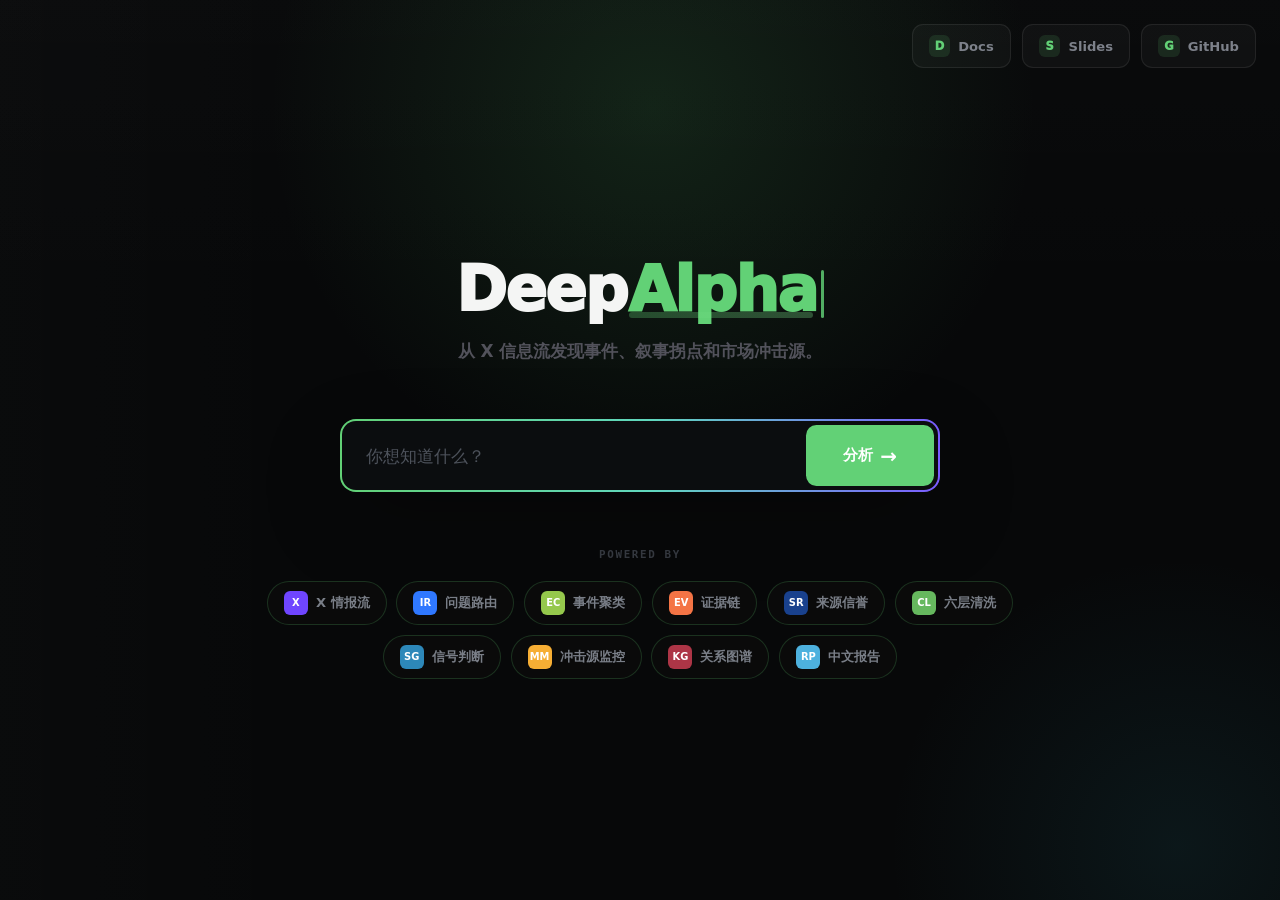
==== web/index.html @ c816b641 "Prepare DeepAlpha v0.1 web release" ====
<!doctype html>
<html lang="zh-CN">
  <head>
    <meta charset="utf-8" />
    <meta name="viewport" content="width=device-width, initial-scale=1" />
    <title>DeepAlpha Oracle</title>
    <link rel="stylesheet" href="./styles.css" />
  </head>
  <body>
    <div class="app-shell">
      <section class="home-screen" id="homeScreen">
        <nav class="home-nav" aria-label="DeepAlpha 功能入口">
          <a class="nav-pill" href="../docs/PROJECT_STRUCTURE.md">
            <span class="nav-icon">D</span>
            <span>Docs</span>
          </a>
          <a class="nav-pill" href="./slides.html">
            <span class="nav-icon">S</span>
            <span>Slides</span>
          </a>
          <a class="nav-pill" href="https://github.com/">
            <span class="nav-icon">G</span>
            <span>GitHub</span>
          </a>
        </nav>

        <main class="home-hero">
          <div class="hero-center">
            <h1 class="brand-title">
              <span>Deep</span>
              <span class="brand-accent">Alpha</span>
              <span class="brand-caret" aria-hidden="true"></span>
            </h1>
            <p class="home-subtitle">从 X 信息流发现事件、叙事拐点和市场冲击源。</p>

            <form class="home-search" id="homeForm">
              <label class="sr-only" for="homeQuery">输入市场问题</label>
              <input id="homeQuery" name="query" placeholder="你想知道什么？" autocomplete="off" />
              <button type="submit">
                <span>分析</span>
                <span class="button-arrow">→</span>
              </button>
            </form>

            <section class="powered" aria-label="DeepAlpha 能力模块">
              <div class="powered-label">POWERED BY</div>
              <div class="power-chip-grid">
                <span class="power-chip"><i style="--chip-color: #6f45ff">X</i>X 情报流</span>
                <span class="power-chip"><i style="--chip-color: #2f78ff">IR</i>问题路由</span>
                <span class="power-chip"><i style="--chip-color: #95c84c">EC</i>事件聚类</span>
                <span class="power-chip"><i style="--chip-color: #f47445">EV</i>证据链</span>
                <span class="power-chip"><i style="--chip-color: #19418d">SR</i>来源信誉</span>
                <span class="power-chip"><i style="--chip-color: #66b85e">CL</i>六层清洗</span>
                <span class="power-chip"><i style="--chip-color: #2d88b9">SG</i>信号判断</span>
                <span class="power-chip"><i style="--chip-color: #f6ae34">MM</i>冲击源监控</span>
                <span class="power-chip"><i style="--chip-color: #ad3546">KG</i>关系图谱</span>
                <span class="power-chip"><i style="--chip-color: #4db1de">RP</i>中文报告</span>
              </div>
            </section>
          </div>
        </main>
      </section>

      <section class="analysis-screen hidden" id="analysisScreen">
        <header class="topbar">
          <button class="ghost-button" id="newQuestion" type="button" aria-label="新问题">
            <span class="arrow">←</span>
            <span>新问题</span>
          </button>
          <form class="query-form" id="queryForm">
            <label class="sr-only" for="queryInput">输入市场问题</label>
            <input id="queryInput" name="query" value="石油价格会涨吗" autocomplete="off" />
            <button class="run-button" type="submit">生成</button>
          </form>
          <div class="status-pill">
            <span class="pulse"></span>
            <span id="modeText">生成界面</span>
          </div>
        </header>

        <main class="workspace">
          <aside class="timeline-panel" aria-label="执行进度">
            <div class="timeline-line"></div>

            <section class="step completed">
              <div class="step-dot">✓</div>
              <div class="step-content">
                <h2>理解问题 &amp; 规划信号</h2>
                <p>完成</p>
                <div class="planning-card">
                  <span class="meta">核心变量</span>
                  <strong id="coreVariable">原油价格未来走势（WTI/Brent）</strong>
                  <span class="meta">时间窗口</span>
                  <strong id="timeWindow">用户未指定，默认覆盖短期(3-6个月)和中期(1-2年)</strong>
                  <span class="meta">数据源</span>
                  <strong id="sourceLine">X/Twitter, event cluster, evidence chain, sentiment signals</strong>
                </div>
              </div>
            </section>

            <section class="step completed">
              <div class="step-dot">✓</div>
              <div class="step-content">
                <h2>拉取实时情报</h2>
                <p><span id="sourceCount">19</span>个 · <span id="failedCount">0</span>x</p>
                <div class="chip-grid" id="chipGrid"></div>
                <div class="summary-meter">
                  <span><i class="ok"></i><b id="successCount">19</b> success</span>
                  <span><i class="bad"></i><b id="failureCount">0</b> failed</span>
                </div>
              </div>
            </section>

            <section class="step active">
              <div class="step-dot">3</div>
              <div class="step-content">
                <h2>生成分析报告</h2>
                <p>生成中...</p>
                <div class="progress-bar" aria-hidden="true">
                  <span></span>
                </div>
              </div>
            </section>
          </aside>

          <section class="report-panel" aria-label="分析报告">
            <div class="report-glow"></div>
            <article class="report">
              <div class="report-kicker">DeepAlpha · X 情报事件级分析</div>
              <h1 id="reportTitle">石油价格会涨吗：多信号交叉验证分析</h1>

              <section class="report-section">
                <div class="section-title">
                  <span></span>
                  <h2>数据摘要</h2>
                </div>
                <p class="lead" id="leadText">
                  系统将用户问题拆解为资产、情景、事件簇与证据链。单条推文不直接产生结论，只有多源事件和冲击源提醒会进入最终判断。
                </p>
              </section>

              <section class="report-section">
                <h3>第一层：直接市场信号</h3>
                <div class="table-wrap">
                  <table>
                    <thead>
                      <tr>
                        <th>信号</th>
                        <th>数据</th>
                        <th>市场在说什么</th>
                      </tr>
                    </thead>
                    <tbody id="signalRows"></tbody>
                  </table>
                </div>
              </section>

              <section class="report-section">
                <h3>第二层：X 事件簇与证据链</h3>
                <div class="event-grid" id="eventGrid"></div>
              </section>

              <section class="report-section">
                <h3>第三层：方向判断</h3>
                <div class="verdict-card">
                  <div>
                    <span class="meta">事件级方向</span>
                    <strong id="directionText">偏利多，但需要二次确认</strong>
                  </div>
                  <div>
                    <span class="meta">证据质量</span>
                    <strong id="evidenceText">strong_multi_source / medium confidence</strong>
                  </div>
                  <div>
                    <span class="meta">风险提示</span>
                    <strong id="riskText">冲击源信息可能造成短线波动，方向需等待更多独立来源确认</strong>
                  </div>
                </div>
              </section>
            </article>
          </section>
        </main>
      </section>
    </div>

    <script src="./app.js"></script>
  </body>
</html>
---- web/styles.css ----
:root {
  color-scheme: dark;
  --bg: #070809;
  --panel: #0b0d0f;
  --panel-soft: #101215;
  --line: #202329;
  --line-soft: #171a1f;
  --text: #f4f5f4;
  --muted: #7b8088;
  --soft: #c8ccd1;
  --green: #62d176;
  --green-deep: #1f7134;
  --green-soft: rgba(98, 209, 118, 0.16);
  --red: #f15c58;
  --table: #1c1d22;
}

* {
  box-sizing: border-box;
}

html,
body {
  min-height: 100%;
}

body {
  margin: 0;
  background:
    radial-gradient(circle at 51% 14%, rgba(38, 92, 57, 0.16), transparent 24rem),
    linear-gradient(90deg, rgba(255, 255, 255, 0.015), transparent 18rem),
    var(--bg);
  color: var(--text);
  font-family:
    Inter, ui-sans-serif, system-ui, -apple-system, BlinkMacSystemFont, "Segoe UI",
    "PingFang SC", "Hiragino Sans GB", "Microsoft YaHei", sans-serif;
  letter-spacing: 0;
}

button,
input {
  font: inherit;
}

.sr-only {
  position: absolute;
  width: 1px;
  height: 1px;
  padding: 0;
  overflow: hidden;
  clip: rect(0, 0, 0, 0);
  white-space: nowrap;
  border: 0;
}

.app-shell {
  min-height: 100vh;
}

.hidden {
  display: none !important;
}

.home-screen {
  position: relative;
  min-height: 100vh;
  overflow: hidden;
  background:
    radial-gradient(circle at 51% 12%, rgba(72, 170, 91, 0.16), transparent 24rem),
    radial-gradient(circle at 92% 94%, rgba(43, 132, 147, 0.12), transparent 18rem),
    linear-gradient(90deg, rgba(255, 255, 255, 0.012), transparent 19rem),
    var(--bg);
}

.home-screen::before {
  content: "";
  position: absolute;
  inset: 0;
  background: linear-gradient(180deg, rgba(255, 255, 255, 0.012), transparent 35%);
  pointer-events: none;
}

.home-nav {
  position: absolute;
  top: 1.5rem;
  right: 1.5rem;
  z-index: 2;
  display: flex;
  gap: 0.7rem;
}

.nav-pill {
  display: inline-flex;
  align-items: center;
  gap: 0.5rem;
  height: 2.75rem;
  padding: 0 1rem;
  border: 1px solid rgba(255, 255, 255, 0.08);
  border-radius: 0.7rem;
  background: rgba(255, 255, 255, 0.03);
  color: #7d818a;
  text-decoration: none;
  font-size: 0.82rem;
  font-weight: 700;
}

.nav-pill:hover {
  border-color: rgba(98, 209, 118, 0.35);
  color: var(--soft);
}

.nav-icon {
  display: grid;
  place-items: center;
  width: 1.35rem;
  height: 1.35rem;
  border-radius: 0.38rem;
  background: rgba(98, 209, 118, 0.13);
  color: var(--green);
  font-size: 0.72rem;
  font-weight: 950;
}

.home-hero {
  position: relative;
  z-index: 1;
  display: grid;
  min-height: 100vh;
  place-items: center;
  padding: 5rem 1.5rem 2.5rem;
  text-align: center;
}

.hero-center {
  width: min(50rem, 100%);
}

.brand-title {
  display: flex;
  align-items: flex-end;
  justify-content: center;
  gap: 0.08rem;
  margin: 0;
  color: var(--text);
  font-size: clamp(3rem, 4.8vw, 4rem);
  font-weight: 950;
  line-height: 0.96;
  letter-spacing: -0.03em;
}

.brand-accent {
  position: relative;
  color: var(--green);
}

.brand-accent::after {
  content: "";
  position: absolute;
  right: 0.22rem;
  bottom: 0.16rem;
  left: 0.08rem;
  height: 0.32rem;
  border-radius: 0.25rem;
  background: linear-gradient(90deg, var(--green), #80e68f);
  opacity: 0.3;
}

.brand-caret {
  width: 0.18rem;
  height: 0.78em;
  margin-bottom: 0.03em;
  margin-left: 0.22rem;
  border-radius: 0.2rem;
  background: var(--green);
  opacity: 0.82;
}

.home-subtitle {
  margin: 1.25rem 0 0;
  color: #52525b;
  font-size: 1.06rem;
  font-weight: 650;
}

.home-search {
  display: grid;
  grid-template-columns: minmax(0, 1fr) 8rem;
  gap: 0.5rem;
  width: min(37.5rem, 100%);
  min-height: 4.55rem;
  margin: 3.5rem auto 0;
  padding: 0.25rem;
  border: 2px solid transparent;
  border-radius: 1rem;
  background:
    linear-gradient(#0b0d0f, #0b0d0f) padding-box,
    linear-gradient(90deg, var(--green), #60d7be 52%, #7a5cff) border-box;
  box-shadow: 0 1.8rem 5rem rgba(0, 0, 0, 0.24);
}

.home-search input {
  width: 100%;
  min-width: 0;
  border: 0;
  outline: none;
  background: transparent;
  color: var(--text);
  padding: 0 1.25rem;
  font-size: 1.06rem;
  font-weight: 500;
}

.home-search input::placeholder {
  color: #4d525b;
}

.home-search input:focus {
  caret-color: var(--green);
}

.home-search button {
  display: inline-flex;
  align-items: center;
  justify-content: center;
  gap: 0.45rem;
  border: 0;
  border-radius: 0.65rem;
  background: var(--green);
  color: white;
  cursor: pointer;
  font-size: 0.94rem;
  font-weight: 800;
}

.home-search button:hover {
  background: #69dc7c;
}

.button-arrow {
  font-size: 1.25rem;
  line-height: 1;
}

.powered {
  margin-top: 3.5rem;
}

.powered-label {
  margin-bottom: 1.25rem;
  color: #34383f;
  font-family: ui-monospace, SFMono-Regular, Menlo, Consolas, monospace;
  font-size: 0.68rem;
  font-weight: 900;
  letter-spacing: 0.15em;
}

.power-chip-grid {
  display: flex;
  flex-wrap: wrap;
  justify-content: center;
  gap: 0.62rem;
  width: min(50rem, 100%);
  margin: 0 auto;
}

.power-chip {
  display: inline-flex;
  align-items: center;
  gap: 0.5rem;
  min-height: 2.75rem;
  padding: 0 1rem;
  border: 1px solid rgba(98, 209, 118, 0.2);
  border-radius: 999px;
  background: #0a0a0a;
  color: #797e87;
  font-size: 0.82rem;
  font-weight: 600;
}

.power-chip i {
  display: grid;
  place-items: center;
  width: 1.5rem;
  height: 1.5rem;
  border-radius: 0.38rem;
  background: var(--chip-color, var(--green));
  color: white;
  font-style: normal;
  font-size: 0.62rem;
  font-weight: 800;
}

.topbar {
  position: sticky;
  top: 0;
  z-index: 10;
  display: grid;
  grid-template-columns: 7.5rem minmax(16rem, 1fr) auto;
  align-items: center;
  gap: 0.8rem;
  height: 4.25rem;
  padding: 0 2rem;
  border-bottom: 1px solid var(--line);
  background: rgba(7, 8, 9, 0.88);
  backdrop-filter: blur(18px);
}

.ghost-button,
.run-button {
  border: 1px solid var(--line);
  background: #0d0e10;
  color: var(--muted);
  border-radius: 999px;
  height: 2.15rem;
  padding: 0 0.85rem;
  cursor: pointer;
}

.ghost-button {
  display: inline-flex;
  align-items: center;
  gap: 0.36rem;
  font-size: 0.82rem;
  font-weight: 700;
}

.ghost-button:hover,
.run-button:hover {
  border-color: rgba(98, 209, 118, 0.45);
  color: var(--text);
}

.arrow {
  font-size: 1rem;
}

.query-form {
  display: flex;
  align-items: center;
  gap: 0.6rem;
  max-width: 42rem;
}

.query-form input {
  width: min(35rem, 100%);
  border: 0;
  outline: none;
  background: transparent;
  color: var(--text);
  font-size: 1.25rem;
  font-weight: 800;
}

.query-form input::selection {
  background: rgba(98, 209, 118, 0.35);
}

.run-button {
  background: var(--green-soft);
  color: #9df0a9;
  border-color: rgba(98, 209, 118, 0.45);
  font-size: 0.82rem;
  font-weight: 800;
}

.status-pill {
  display: inline-flex;
  align-items: center;
  gap: 0.42rem;
  min-width: 6.2rem;
  justify-content: center;
  height: 1.9rem;
  padding: 0 0.72rem;
  border: 1px solid var(--line);
  border-radius: 999px;
  color: var(--muted);
  background: rgba(255, 255, 255, 0.02);
  font-size: 0.82rem;
}

.pulse {
  width: 0.46rem;
  height: 0.46rem;
  border-radius: 999px;
  background: var(--green);
  box-shadow: 0 0 0 0 rgba(98, 209, 118, 0.45);
  animation: pulse 1.8s infinite;
}

.workspace {
  display: grid;
  grid-template-columns: minmax(20rem, 40vw) minmax(30rem, 1fr);
  min-height: calc(100vh - 4.25rem);
}

.timeline-panel {
  position: relative;
  padding: 1.5rem 2rem 2rem 1.5rem;
  border-right: 1px solid var(--line);
  background:
    linear-gradient(90deg, rgba(255, 255, 255, 0.018), transparent),
    rgba(4, 5, 6, 0.55);
}

.timeline-line {
  position: absolute;
  top: 1.55rem;
  bottom: 2rem;
  left: 2.95rem;
  width: 2px;
  background: linear-gradient(var(--green), rgba(98, 209, 118, 0.1));
  border-radius: 999px;
}

.step {
  position: relative;
  display: grid;
  grid-template-columns: 2rem minmax(0, 1fr);
  gap: 1rem;
  padding: 1rem 0;
}

.step-dot {
  position: relative;
  z-index: 1;
  display: grid;
  place-items: center;
  width: 1.5rem;
  height: 1.5rem;
  margin-top: 0.25rem;
  border-radius: 999px;
  background: var(--green);
  color: white;
  font-size: 0.7rem;
  font-weight: 900;
}

.step.active .step-dot {
  box-shadow: 0 0 2rem rgba(98, 209, 118, 0.72);
}

.step h2 {
  margin: 0;
  font-size: 0.94rem;
  font-weight: 700;
  line-height: 1.28;
}

.step p {
  margin: 0.25rem 0 0.75rem;
  color: var(--muted);
  font-size: 0.78rem;
  font-weight: 700;
}

.planning-card {
  display: grid;
  gap: 0.3rem;
  padding: 0.88rem 1rem;
  border: 1px solid var(--line);
  border-radius: 0.75rem;
  background: #111;
}

.meta {
  display: block;
  color: #60656e;
  font-size: 0.68rem;
  font-weight: 700;
  text-transform: uppercase;
}

.planning-card strong {
  margin-bottom: 0.32rem;
  color: var(--soft);
  font-size: 0.82rem;
  line-height: 1.5;
}

.chip-grid {
  display: flex;
  flex-wrap: wrap;
  gap: 0.38rem;
}

.chip {
  display: inline-flex;
  align-items: center;
  gap: 0.34rem;
  min-height: 1.55rem;
  padding: 0 0.55rem;
  border: 1px solid rgba(98, 209, 118, 0.38);
  border-radius: 999px;
  background: rgba(98, 209, 118, 0.08);
  color: #83df91;
  font-size: 0.72rem;
  font-weight: 650;
  white-space: nowrap;
}

.chip::before {
  content: "✓";
  display: grid;
  place-items: center;
  width: 0.82rem;
  height: 0.82rem;
  border-radius: 0.22rem;
  background: rgba(98, 209, 118, 0.35);
  color: #c9ffd1;
  font-size: 0.58rem;
}

.summary-meter {
  display: flex;
  gap: 0.85rem;
  align-items: center;
  margin-top: 0.75rem;
  padding: 0.55rem 0.75rem;
  border: 1px solid var(--line);
  border-radius: 999px;
  color: var(--muted);
  font-family: ui-monospace, SFMono-Regular, Menlo, Consolas, monospace;
  font-size: 0.74rem;
}

.summary-meter span {
  display: inline-flex;
  align-items: center;
  gap: 0.38rem;
}

.summary-meter i {
  display: inline-block;
  width: 0.58rem;
  height: 0.58rem;
  border-radius: 999px;
}

.summary-meter .ok {
  background: var(--green);
}

.summary-meter .bad {
  background: var(--red);
}

.progress-bar {
  overflow: hidden;
  width: min(18rem, 100%);
  height: 0.32rem;
  border-radius: 999px;
  background: #14171a;
}

.progress-bar span {
  display: block;
  width: 48%;
  height: 100%;
  border-radius: inherit;
  background: linear-gradient(90deg, var(--green), #b2f6b9);
  animation: loading 1.5s ease-in-out infinite alternate;
}

.report-panel {
  position: relative;
  overflow: hidden;
  padding: 1.5rem 2rem 3rem;
}

.report-glow {
  position: absolute;
  inset: 0 auto 0 0;
  width: 36rem;
  background: radial-gradient(circle at 30% 0%, rgba(98, 209, 118, 0.12), transparent 26rem);
  pointer-events: none;
}

.report {
  position: relative;
  width: min(56rem, 100%);
  margin: 0 auto;
}

.report-kicker {
  color: var(--green);
  font-weight: 900;
  letter-spacing: 0;
  margin-bottom: 0.45rem;
  font-size: 0.76rem;
}

.report h1 {
  margin: 0 0 1.6rem;
  font-size: 1.5rem;
  line-height: 1.3;
}

.report-section {
  margin-bottom: 1.75rem;
}

.section-title {
  display: inline-flex;
  align-items: center;
  gap: 0.65rem;
  margin-bottom: 1rem;
}

.section-title span {
  width: 0.2rem;
  height: 1.8rem;
  background: var(--green);
}

.section-title h2,
.report h3 {
  margin: 0;
  font-size: 1rem;
}

.lead {
  max-width: 62rem;
  margin: 0;
  color: var(--soft);
  font-size: 0.9rem;
  line-height: 1.72;
}

.table-wrap {
  overflow: hidden;
  border-radius: 0.45rem;
  border: 1px solid var(--line-soft);
}

table {
  width: 100%;
  border-collapse: collapse;
  background: rgba(255, 255, 255, 0.015);
}

th {
  height: 2.65rem;
  background: var(--table);
  color: #9ca2ab;
  text-align: left;
  font-size: 0.78rem;
}

td,
th {
  padding: 0.62rem 0.85rem;
  vertical-align: top;
}

td {
  color: var(--soft);
  border-top: 1px solid var(--line);
  font-size: 0.82rem;
  line-height: 1.55;
}

td:first-child {
  width: 7rem;
  color: #d5d8dc;
  font-weight: 900;
}

td:nth-child(2) {
  width: 19rem;
  font-weight: 750;
}

.event-grid {
  display: grid;
  grid-template-columns: repeat(3, minmax(0, 1fr));
  gap: 0.68rem;
}

.event-card {
  min-height: 8.4rem;
  padding: 0.75rem;
  border: 1px solid var(--line);
  border-radius: 0.5rem;
  background: rgba(17, 20, 22, 0.68);
}

.event-card strong {
  display: block;
  margin-bottom: 0.45rem;
  font-size: 0.86rem;
}

.event-card p {
  margin: 0 0 0.75rem;
  color: var(--soft);
  font-size: 0.8rem;
  line-height: 1.55;
}

.tag-row {
  display: flex;
  flex-wrap: wrap;
  gap: 0.32rem;
}

.mini-tag {
  padding: 0.14rem 0.45rem;
  border-radius: 999px;
  color: #9fe8a8;
  background: rgba(98, 209, 118, 0.12);
  font-size: 0.66rem;
  font-weight: 800;
}

.verdict-card {
  display: grid;
  grid-template-columns: repeat(3, minmax(0, 1fr));
  gap: 0.75rem;
}

.verdict-card > div {
  min-height: 6rem;
  padding: 0.75rem;
  border: 1px solid rgba(98, 209, 118, 0.28);
  border-radius: 0.55rem;
  background: linear-gradient(180deg, rgba(98, 209, 118, 0.1), rgba(255, 255, 255, 0.018));
}

.verdict-card strong {
  display: block;
  margin-top: 0.48rem;
  color: var(--text);
  font-size: 0.82rem;
  line-height: 1.48;
}

@keyframes pulse {
  70% {
    box-shadow: 0 0 0 0.75rem rgba(98, 209, 118, 0);
  }
  100% {
    box-shadow: 0 0 0 0 rgba(98, 209, 118, 0);
  }
}

@keyframes loading {
  from {
    transform: translateX(-10%);
  }
  to {
    transform: translateX(116%);
  }
}

@media (max-width: 1100px) {
  .home-nav {
    position: relative;
    top: auto;
    right: auto;
    justify-content: center;
    flex-wrap: wrap;
    padding: 1.1rem 1rem 0;
  }

  .home-hero {
    min-height: calc(100vh - 5rem);
    padding-top: 2.6rem;
  }

  .brand-title {
    flex-wrap: wrap;
  }

  .topbar {
    grid-template-columns: 1fr;
    height: auto;
    padding: 1rem;
  }

  .workspace {
    grid-template-columns: 1fr;
  }

  .timeline-panel {
    border-right: 0;
    border-bottom: 1px solid var(--line);
  }

  .event-grid,
  .verdict-card {
    grid-template-columns: 1fr;
  }
}

@media (max-width: 640px) {
  .home-nav {
    gap: 0.55rem;
  }

  .nav-pill {
    height: 2.75rem;
    padding: 0 0.75rem;
    font-size: 0.82rem;
  }

  .home-hero {
    padding: 2.3rem 1rem 2rem;
  }

  .brand-title {
    display: block;
    font-size: clamp(2.4rem, 11vw, 3.2rem);
  }

  .brand-title span {
    display: inline-block;
  }

  .brand-caret {
    display: none !important;
  }

  .home-search {
    grid-template-columns: 1fr;
    min-height: 0;
    margin-top: 2rem;
  }

  .home-search input {
    min-height: 3.25rem;
    padding: 0 1rem;
    font-size: 0.94rem;
  }

  .home-search button {
    min-height: 3rem;
  }

  .powered {
    margin-top: 2.25rem;
  }

  .power-chip {
    min-height: 2.25rem;
    padding: 0 0.65rem;
    font-size: 0.75rem;
  }

  .query-form {
    align-items: stretch;
    flex-direction: column;
  }

  .query-form input {
    font-size: 1rem;
  }

  .timeline-panel,
  .report-panel {
    padding-left: 1.1rem;
    padding-right: 1.1rem;
  }

  .timeline-line {
    left: 2rem;
  }

  .step {
    grid-template-columns: 2rem minmax(0, 1fr);
  }

  .summary-meter {
    border-radius: 0.75rem;
    flex-direction: column;
    align-items: flex-start;
  }
}
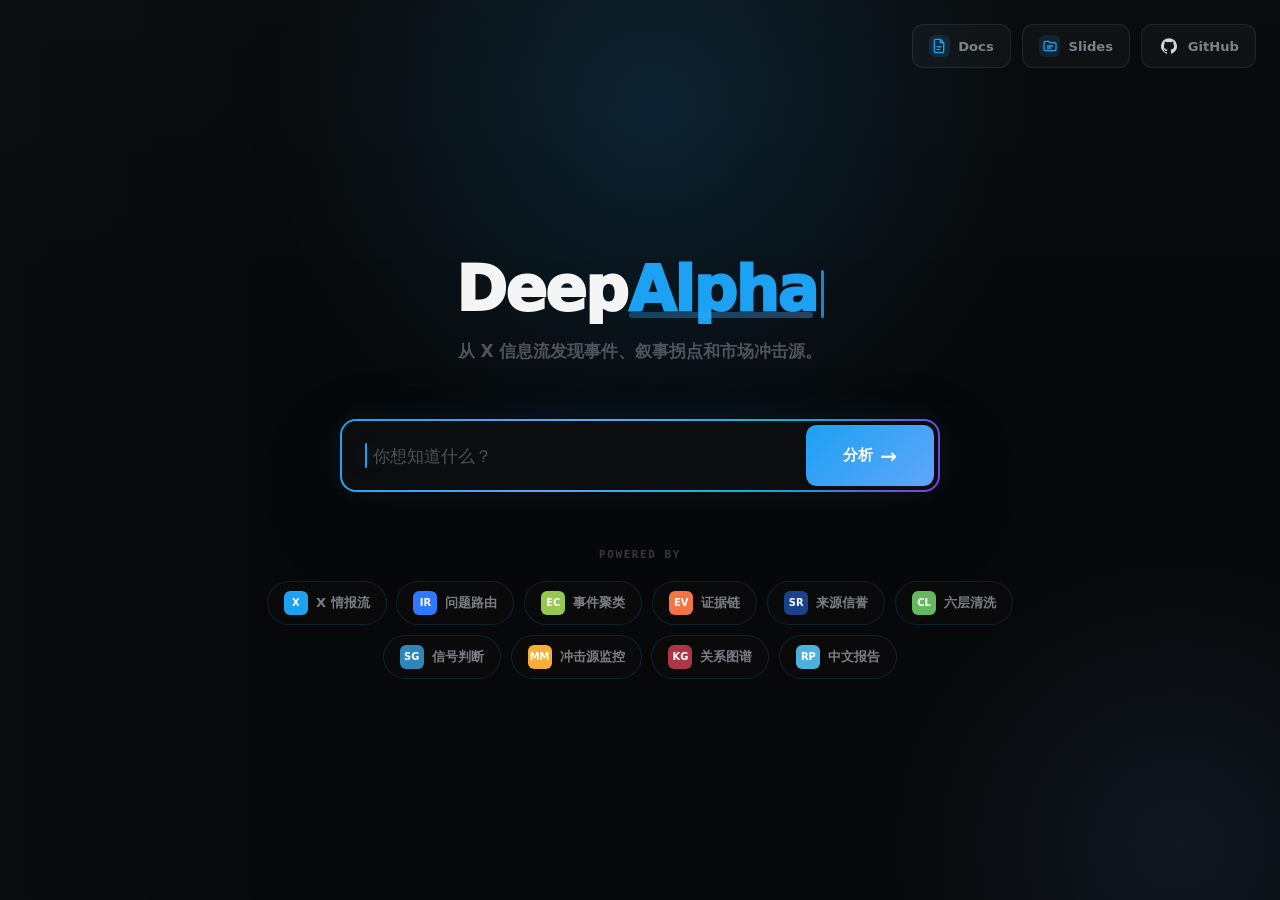
==== commit aa76e647: "网页版修订正式上线" ====
--- a/web/index.html
+++ b/web/index.html
@@ -11,15 +11,32 @@
       <section class="home-screen" id="homeScreen">
         <nav class="home-nav" aria-label="DeepAlpha 功能入口">
           <a class="nav-pill" href="../docs/PROJECT_STRUCTURE.md">
-            <span class="nav-icon">D</span>
+            <span class="nav-icon" aria-hidden="true">
+              <svg viewBox="0 0 24 24">
+                <path d="M14 2H7a2 2 0 0 0-2 2v16a2 2 0 0 0 2 2h10a2 2 0 0 0 2-2V7z"></path>
+                <path d="M14 2v5h5"></path>
+                <path d="M9 13h6"></path>
+                <path d="M9 17h4"></path>
+              </svg>
+            </span>
             <span>Docs</span>
           </a>
           <a class="nav-pill" href="./slides.html">
-            <span class="nav-icon">S</span>
+            <span class="nav-icon" aria-hidden="true">
+              <svg viewBox="0 0 24 24">
+                <path d="M3 7a2 2 0 0 1 2-2h5l2 2h7a2 2 0 0 1 2 2v8a2 2 0 0 1-2 2H5a2 2 0 0 1-2-2z"></path>
+                <path d="M8 12h8"></path>
+                <path d="M8 15h5"></path>
+              </svg>
+            </span>
             <span>Slides</span>
           </a>
-          <a class="nav-pill" href="https://github.com/">
-            <span class="nav-icon">G</span>
+          <a class="nav-pill" href="https://github.com/Jayaway/Alpha-Hunter-Framework">
+            <span class="nav-icon" aria-hidden="true">
+              <svg class="github-icon" viewBox="0 0 24 24">
+                <path d="M12 .3a12 12 0 0 0-3.8 23.39c.6.11.82-.26.82-.58v-2.04c-3.34.73-4.04-1.61-4.04-1.61-.55-1.39-1.34-1.76-1.34-1.76-1.09-.74.08-.73.08-.73 1.21.08 1.84 1.24 1.84 1.24 1.07 1.83 2.8 1.3 3.49 1 .11-.78.42-1.3.76-1.6-2.66-.31-5.46-1.34-5.46-5.93 0-1.31.47-2.38 1.24-3.22-.12-.3-.54-1.52.12-3.18 0 0 1-.32 3.3 1.23a11.5 11.5 0 0 1 6 0c2.28-1.55 3.28-1.23 3.28-1.23.66 1.66.24 2.88.12 3.18.77.84 1.24 1.91 1.24 3.22 0 4.61-2.81 5.62-5.48 5.92.43.37.82 1.1.82 2.22v3.29c0 .32.21.69.82.57A12 12 0 0 0 12 .3Z"></path>
+              </svg>
+            </span>
             <span>GitHub</span>
           </a>
         </nav>
@@ -35,7 +52,10 @@
 
             <form class="home-search" id="homeForm">
               <label class="sr-only" for="homeQuery">输入市场问题</label>
-              <input id="homeQuery" name="query" placeholder="你想知道什么？" autocomplete="off" />
+              <div class="home-input-wrap">
+                <span class="home-input-caret" aria-hidden="true"></span>
+                <input id="homeQuery" name="query" placeholder="你想知道什么？" autocomplete="off" />
+              </div>
               <button type="submit">
                 <span>分析</span>
                 <span class="button-arrow">→</span>
@@ -45,7 +65,7 @@
             <section class="powered" aria-label="DeepAlpha 能力模块">
               <div class="powered-label">POWERED BY</div>
               <div class="power-chip-grid">
-                <span class="power-chip"><i style="--chip-color: #6f45ff">X</i>X 情报流</span>
+                <span class="power-chip"><i style="--chip-color: #1da1f2">X</i>X 情报流</span>
                 <span class="power-chip"><i style="--chip-color: #2f78ff">IR</i>问题路由</span>
                 <span class="power-chip"><i style="--chip-color: #95c84c">EC</i>事件聚类</span>
                 <span class="power-chip"><i style="--chip-color: #f47445">EV</i>证据链</span>
--- a/web/styles.css
+++ b/web/styles.css
@@ -8,9 +8,13 @@
   --text: #f4f5f4;
   --muted: #7b8088;
   --soft: #c8ccd1;
-  --green: #62d176;
-  --green-deep: #1f7134;
-  --green-soft: rgba(98, 209, 118, 0.16);
+  --green: #1da1f2;
+  --green-deep: #0d8ddb;
+  --green-soft: rgba(29, 161, 242, 0.16);
+  --blue: #1da1f2;
+  --blue-deep: #0d8ddb;
+  --blue-soft: rgba(29, 161, 242, 0.16);
+  --blue-glow: rgba(29, 161, 242, 0.24);
   --red: #f15c58;
   --table: #1c1d22;
 }
@@ -27,7 +31,7 @@
 body {
   margin: 0;
   background:
-    radial-gradient(circle at 51% 14%, rgba(38, 92, 57, 0.16), transparent 24rem),
+    radial-gradient(circle at 51% 14%, rgba(29, 161, 242, 0.14), transparent 24rem),
     linear-gradient(90deg, rgba(255, 255, 255, 0.015), transparent 18rem),
     var(--bg);
   color: var(--text);
@@ -66,8 +70,8 @@
   min-height: 100vh;
   overflow: hidden;
   background:
-    radial-gradient(circle at 51% 12%, rgba(72, 170, 91, 0.16), transparent 24rem),
-    radial-gradient(circle at 92% 94%, rgba(43, 132, 147, 0.12), transparent 18rem),
+    radial-gradient(circle at 51% 12%, rgba(29, 161, 242, 0.16), transparent 24rem),
+    radial-gradient(circle at 92% 94%, rgba(96, 165, 250, 0.1), transparent 18rem),
     linear-gradient(90deg, rgba(255, 255, 255, 0.012), transparent 19rem),
     var(--bg);
 }
@@ -105,7 +109,7 @@
 }
 
 .nav-pill:hover {
-  border-color: rgba(98, 209, 118, 0.35);
+  border-color: rgba(29, 161, 242, 0.42);
   color: var(--soft);
 }
 
@@ -115,10 +119,32 @@
   width: 1.35rem;
   height: 1.35rem;
   border-radius: 0.38rem;
-  background: rgba(98, 209, 118, 0.13);
-  color: var(--green);
-  font-size: 0.72rem;
-  font-weight: 950;
+  background: rgba(29, 161, 242, 0.14);
+  color: var(--blue);
+}
+
+.nav-icon svg {
+  width: 1rem;
+  height: 1rem;
+  fill: none;
+  stroke: currentColor;
+  stroke-linecap: round;
+  stroke-linejoin: round;
+  stroke-width: 2;
+}
+
+.nav-icon .github-icon {
+  fill: currentColor;
+  stroke: none;
+}
+
+.nav-pill[href*="github"] .nav-icon {
+  background: transparent;
+  color: #d4d4d8;
+}
+
+.nav-pill[href*="github"]:hover .nav-icon {
+  color: #ffffff;
 }
 
 .home-hero {
@@ -150,7 +176,7 @@
 
 .brand-accent {
   position: relative;
-  color: var(--green);
+  color: var(--blue);
 }
 
 .brand-accent::after {
@@ -161,8 +187,8 @@
   left: 0.08rem;
   height: 0.32rem;
   border-radius: 0.25rem;
-  background: linear-gradient(90deg, var(--green), #80e68f);
-  opacity: 0.3;
+  background: linear-gradient(90deg, var(--blue), #60a5fa);
+  opacity: 0.34;
 }
 
 .brand-caret {
@@ -171,7 +197,7 @@
   margin-bottom: 0.03em;
   margin-left: 0.22rem;
   border-radius: 0.2rem;
-  background: var(--green);
+  background: var(--blue);
   opacity: 0.82;
 }
 
@@ -194,8 +220,35 @@
   border-radius: 1rem;
   background:
     linear-gradient(#0b0d0f, #0b0d0f) padding-box,
-    linear-gradient(90deg, var(--green), #60d7be 52%, #7a5cff) border-box;
-  box-shadow: 0 1.8rem 5rem rgba(0, 0, 0, 0.24);
+    linear-gradient(120deg, var(--blue) 0%, #60a5fa 38%, #06b6d4 70%, #7c3aed 100%) border-box;
+  box-shadow:
+    0 1.8rem 5rem rgba(0, 0, 0, 0.24),
+    0 0 2.4rem rgba(29, 161, 242, 0.1);
+}
+
+.home-search:focus-within {
+  box-shadow:
+    0 1.8rem 5rem rgba(0, 0, 0, 0.24),
+    0 0 3.2rem rgba(29, 161, 242, 0.18);
+}
+
+.home-input-wrap {
+  position: relative;
+  display: flex;
+  align-items: center;
+  min-width: 0;
+}
+
+.home-input-caret {
+  position: absolute;
+  left: 1.18rem;
+  width: 0.16rem;
+  height: 1.55rem;
+  border-radius: 999px;
+  background: var(--blue);
+  box-shadow: 0 0 1rem rgba(29, 161, 242, 0.36);
+  animation: cursorBlink 1s infinite;
+  pointer-events: none;
 }
 
 .home-search input {
@@ -205,7 +258,7 @@
   outline: none;
   background: transparent;
   color: var(--text);
-  padding: 0 1.25rem;
+  padding: 0 1.25rem 0 1.68rem;
   font-size: 1.06rem;
   font-weight: 500;
 }
@@ -215,7 +268,7 @@
 }
 
 .home-search input:focus {
-  caret-color: var(--green);
+  caret-color: var(--blue);
 }
 
 .home-search button {
@@ -225,7 +278,7 @@
   gap: 0.45rem;
   border: 0;
   border-radius: 0.65rem;
-  background: var(--green);
+  background: linear-gradient(135deg, var(--blue), #60a5fa);
   color: white;
   cursor: pointer;
   font-size: 0.94rem;
@@ -233,7 +286,8 @@
 }
 
 .home-search button:hover {
-  background: #69dc7c;
+  background: linear-gradient(135deg, var(--blue-deep), #60a5fa);
+  box-shadow: 0 0 1.4rem var(--blue-glow);
 }
 
 .button-arrow {
@@ -264,17 +318,50 @@
 }
 
 .power-chip {
+  position: relative;
   display: inline-flex;
   align-items: center;
   gap: 0.5rem;
   min-height: 2.75rem;
   padding: 0 1rem;
-  border: 1px solid rgba(98, 209, 118, 0.2);
+  border: 1px solid rgba(29, 161, 242, 0.16);
   border-radius: 999px;
   background: #0a0a0a;
   color: #797e87;
   font-size: 0.82rem;
   font-weight: 600;
+  overflow: hidden;
+  transition:
+    transform 0.2s ease,
+    border-color 0.2s ease,
+    box-shadow 0.2s ease,
+    color 0.2s ease;
+}
+
+.power-chip::before {
+  content: "";
+  position: absolute;
+  inset: -1px;
+  border-radius: inherit;
+  background:
+    radial-gradient(circle at 26% 0%, color-mix(in srgb, var(--chip-color, var(--blue)) 42%, transparent), transparent 52%),
+    linear-gradient(120deg, transparent, rgba(255, 255, 255, 0.08), transparent);
+  opacity: 0;
+  transition: opacity 0.2s ease;
+  pointer-events: none;
+}
+
+.power-chip:hover {
+  transform: translateY(-4px);
+  border-color: color-mix(in srgb, var(--chip-color, var(--blue)) 68%, rgba(255, 255, 255, 0.18));
+  color: #d7dde5;
+  box-shadow:
+    0 0.9rem 2rem rgba(0, 0, 0, 0.26),
+    0 0 1.5rem color-mix(in srgb, var(--chip-color, var(--blue)) 32%, transparent);
+}
+
+.power-chip:hover::before {
+  opacity: 1;
 }
 
 .power-chip i {
@@ -288,6 +375,21 @@
   font-style: normal;
   font-size: 0.62rem;
   font-weight: 800;
+  position: relative;
+  z-index: 1;
+  transition:
+    transform 0.2s ease,
+    box-shadow 0.2s ease;
+}
+
+.power-chip:hover i {
+  transform: translateY(-1px) scale(1.06);
+  box-shadow: 0 0 1rem color-mix(in srgb, var(--chip-color, var(--blue)) 45%, transparent);
+}
+
+.power-chip > span {
+  position: relative;
+  z-index: 1;
 }
 
 .topbar {
@@ -326,7 +428,7 @@
 
 .ghost-button:hover,
 .run-button:hover {
-  border-color: rgba(98, 209, 118, 0.45);
+  border-color: rgba(29, 161, 242, 0.45);
   color: var(--text);
 }
 
@@ -352,13 +454,13 @@
 }
 
 .query-form input::selection {
-  background: rgba(98, 209, 118, 0.35);
+  background: rgba(29, 161, 242, 0.35);
 }
 
 .run-button {
   background: var(--green-soft);
-  color: #9df0a9;
-  border-color: rgba(98, 209, 118, 0.45);
+  color: #9fd8ff;
+  border-color: rgba(29, 161, 242, 0.45);
   font-size: 0.82rem;
   font-weight: 800;
 }
@@ -383,7 +485,7 @@
   height: 0.46rem;
   border-radius: 999px;
   background: var(--green);
-  box-shadow: 0 0 0 0 rgba(98, 209, 118, 0.45);
+  box-shadow: 0 0 0 0 rgba(29, 161, 242, 0.45);
   animation: pulse 1.8s infinite;
 }
 
@@ -408,7 +510,7 @@
   bottom: 2rem;
   left: 2.95rem;
   width: 2px;
-  background: linear-gradient(var(--green), rgba(98, 209, 118, 0.1));
+  background: linear-gradient(var(--green), rgba(29, 161, 242, 0.1));
   border-radius: 999px;
 }
 
@@ -436,7 +538,7 @@
 }
 
 .step.active .step-dot {
-  box-shadow: 0 0 2rem rgba(98, 209, 118, 0.72);
+  box-shadow: 0 0 2rem rgba(29, 161, 242, 0.72);
 }
 
 .step h2 {
@@ -489,10 +591,10 @@
   gap: 0.34rem;
   min-height: 1.55rem;
   padding: 0 0.55rem;
-  border: 1px solid rgba(98, 209, 118, 0.38);
-  border-radius: 999px;
-  background: rgba(98, 209, 118, 0.08);
-  color: #83df91;
+  border: 1px solid rgba(29, 161, 242, 0.38);
+  border-radius: 999px;
+  background: rgba(29, 161, 242, 0.08);
+  color: #8dccff;
   font-size: 0.72rem;
   font-weight: 650;
   white-space: nowrap;
@@ -505,8 +607,8 @@
   width: 0.82rem;
   height: 0.82rem;
   border-radius: 0.22rem;
-  background: rgba(98, 209, 118, 0.35);
-  color: #c9ffd1;
+  background: rgba(29, 161, 242, 0.35);
+  color: #d8efff;
   font-size: 0.58rem;
 }
 
@@ -557,7 +659,7 @@
   width: 48%;
   height: 100%;
   border-radius: inherit;
-  background: linear-gradient(90deg, var(--green), #b2f6b9);
+  background: linear-gradient(90deg, var(--green), #7cc7ff);
   animation: loading 1.5s ease-in-out infinite alternate;
 }
 
@@ -571,7 +673,7 @@
   position: absolute;
   inset: 0 auto 0 0;
   width: 36rem;
-  background: radial-gradient(circle at 30% 0%, rgba(98, 209, 118, 0.12), transparent 26rem);
+  background: radial-gradient(circle at 30% 0%, rgba(29, 161, 242, 0.12), transparent 26rem);
   pointer-events: none;
 }
 
@@ -706,8 +808,8 @@
 .mini-tag {
   padding: 0.14rem 0.45rem;
   border-radius: 999px;
-  color: #9fe8a8;
-  background: rgba(98, 209, 118, 0.12);
+  color: #9fd8ff;
+  background: rgba(29, 161, 242, 0.12);
   font-size: 0.66rem;
   font-weight: 800;
 }
@@ -721,9 +823,9 @@
 .verdict-card > div {
   min-height: 6rem;
   padding: 0.75rem;
-  border: 1px solid rgba(98, 209, 118, 0.28);
+  border: 1px solid rgba(29, 161, 242, 0.28);
   border-radius: 0.55rem;
-  background: linear-gradient(180deg, rgba(98, 209, 118, 0.1), rgba(255, 255, 255, 0.018));
+  background: linear-gradient(180deg, rgba(29, 161, 242, 0.1), rgba(255, 255, 255, 0.018));
 }
 
 .verdict-card strong {
@@ -736,10 +838,16 @@
 
 @keyframes pulse {
   70% {
-    box-shadow: 0 0 0 0.75rem rgba(98, 209, 118, 0);
+    box-shadow: 0 0 0 0.75rem rgba(29, 161, 242, 0);
   }
   100% {
-    box-shadow: 0 0 0 0 rgba(98, 209, 118, 0);
+    box-shadow: 0 0 0 0 rgba(29, 161, 242, 0);
+  }
+}
+
+@keyframes cursorBlink {
+  50% {
+    opacity: 0;
   }
 }
 
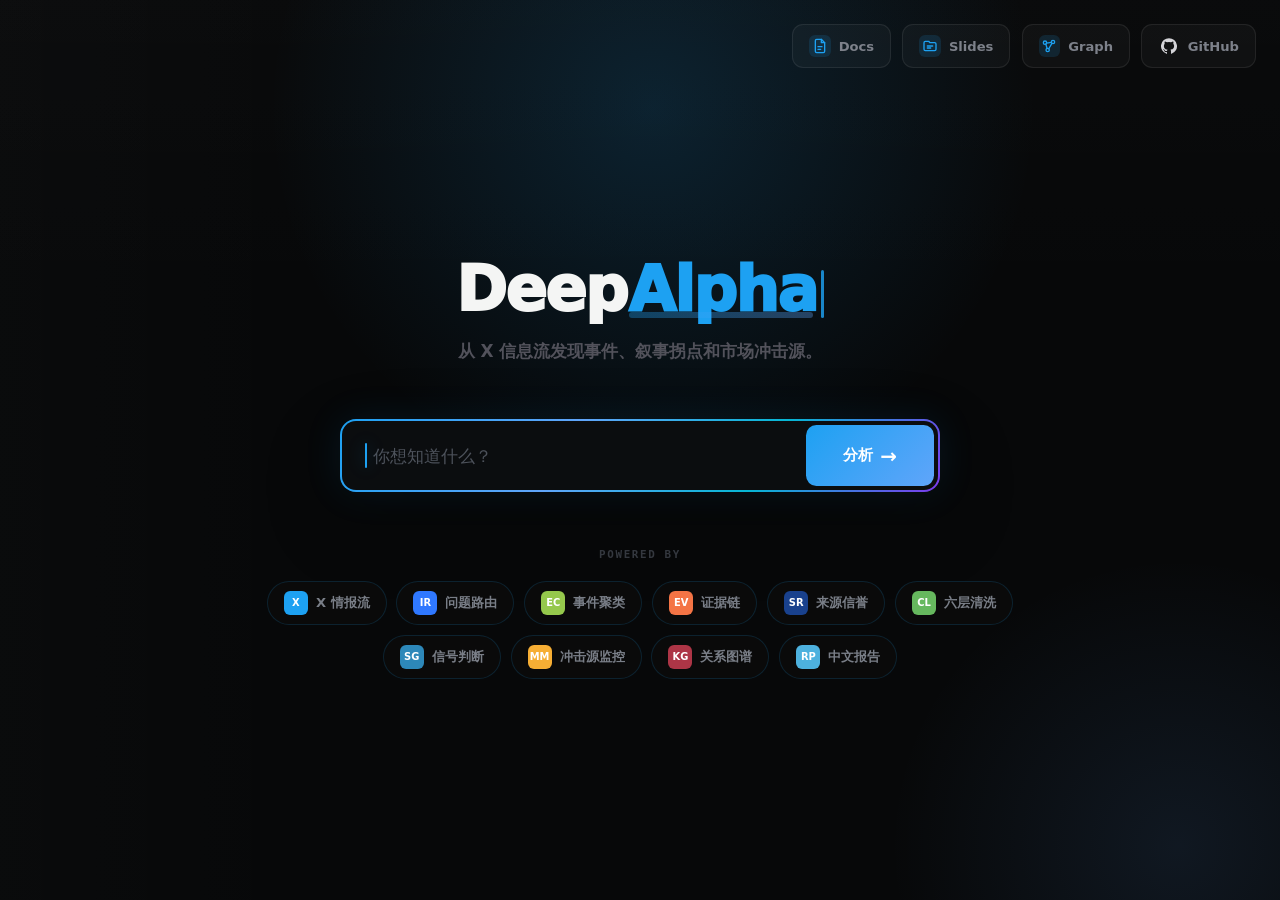
==== commit d1a8f87e: "清理冗余代码" ====
--- a/web/index.html
+++ b/web/index.html
@@ -10,7 +10,7 @@
     <div class="app-shell">
       <section class="home-screen" id="homeScreen">
         <nav class="home-nav" aria-label="DeepAlpha 功能入口">
-          <a class="nav-pill" href="../docs/PROJECT_STRUCTURE.md">
+          <a class="nav-pill" href="./docs.html">
             <span class="nav-icon" aria-hidden="true">
               <svg viewBox="0 0 24 24">
                 <path d="M14 2H7a2 2 0 0 0-2 2v16a2 2 0 0 0 2 2h10a2 2 0 0 0 2-2V7z"></path>
@@ -30,6 +30,19 @@
               </svg>
             </span>
             <span>Slides</span>
+          </a>
+          <a class="nav-pill" href="./graph.html">
+            <span class="nav-icon" aria-hidden="true">
+              <svg viewBox="0 0 24 24">
+                <circle cx="6" cy="7" r="2.5"></circle>
+                <circle cx="18" cy="6" r="2.5"></circle>
+                <circle cx="10" cy="18" r="2.5"></circle>
+                <path d="m8.2 7.6 7.6-1.1"></path>
+                <path d="m7.2 9.2 2 6.6"></path>
+                <path d="m16.4 8.1-4.8 8"></path>
+              </svg>
+            </span>
+            <span>Graph</span>
           </a>
           <a class="nav-pill" href="https://github.com/Jayaway/Alpha-Hunter-Framework">
             <span class="nav-icon" aria-hidden="true">
--- a/web/styles.css
+++ b/web/styles.css
@@ -8,9 +8,6 @@
   --text: #f4f5f4;
   --muted: #7b8088;
   --soft: #c8ccd1;
-  --green: #1da1f2;
-  --green-deep: #0d8ddb;
-  --green-soft: rgba(29, 161, 242, 0.16);
   --blue: #1da1f2;
   --blue-deep: #0d8ddb;
   --blue-soft: rgba(29, 161, 242, 0.16);
@@ -370,7 +367,7 @@
   width: 1.5rem;
   height: 1.5rem;
   border-radius: 0.38rem;
-  background: var(--chip-color, var(--green));
+  background: var(--chip-color, var(--blue));
   color: white;
   font-style: normal;
   font-size: 0.62rem;
@@ -458,7 +455,7 @@
 }
 
 .run-button {
-  background: var(--green-soft);
+  background: var(--blue-soft);
   color: #9fd8ff;
   border-color: rgba(29, 161, 242, 0.45);
   font-size: 0.82rem;
@@ -484,7 +481,7 @@
   width: 0.46rem;
   height: 0.46rem;
   border-radius: 999px;
-  background: var(--green);
+  background: var(--blue);
   box-shadow: 0 0 0 0 rgba(29, 161, 242, 0.45);
   animation: pulse 1.8s infinite;
 }
@@ -510,7 +507,7 @@
   bottom: 2rem;
   left: 2.95rem;
   width: 2px;
-  background: linear-gradient(var(--green), rgba(29, 161, 242, 0.1));
+  background: linear-gradient(var(--blue), rgba(29, 161, 242, 0.1));
   border-radius: 999px;
 }
 
@@ -531,7 +528,7 @@
   height: 1.5rem;
   margin-top: 0.25rem;
   border-radius: 999px;
-  background: var(--green);
+  background: var(--blue);
   color: white;
   font-size: 0.7rem;
   font-weight: 900;
@@ -639,7 +636,7 @@
 }
 
 .summary-meter .ok {
-  background: var(--green);
+  background: var(--blue);
 }
 
 .summary-meter .bad {
@@ -659,7 +656,7 @@
   width: 48%;
   height: 100%;
   border-radius: inherit;
-  background: linear-gradient(90deg, var(--green), #7cc7ff);
+  background: linear-gradient(90deg, var(--blue), #7cc7ff);
   animation: loading 1.5s ease-in-out infinite alternate;
 }
 
@@ -684,7 +681,7 @@
 }
 
 .report-kicker {
-  color: var(--green);
+  color: var(--blue);
   font-weight: 900;
   letter-spacing: 0;
   margin-bottom: 0.45rem;
@@ -711,7 +708,7 @@
 .section-title span {
   width: 0.2rem;
   height: 1.8rem;
-  background: var(--green);
+  background: var(--blue);
 }
 
 .section-title h2,
@@ -834,6 +831,374 @@
   color: var(--text);
   font-size: 0.82rem;
   line-height: 1.48;
+}
+
+.docs-page {
+  min-height: 100vh;
+  background:
+    radial-gradient(circle at 50% 5%, rgba(29, 161, 242, 0.16), transparent 26rem),
+    radial-gradient(circle at 92% 96%, rgba(6, 182, 212, 0.08), transparent 20rem),
+    var(--bg);
+}
+
+.docs-shell {
+  min-height: 100vh;
+  padding: 6rem 1.5rem 5rem;
+}
+
+.docs-nav {
+  position: fixed;
+}
+
+.docs-hero,
+.docs-main {
+  width: min(72rem, 100%);
+  margin: 0 auto;
+}
+
+.docs-hero {
+  padding: 1rem 0 3rem;
+}
+
+.docs-hero h1 {
+  max-width: 48rem;
+  margin: 0;
+  color: var(--text);
+  font-size: clamp(2.6rem, 5vw, 4rem);
+  line-height: 1.08;
+  letter-spacing: -0.03em;
+}
+
+.docs-hero p,
+.docs-lead {
+  max-width: 54rem;
+  color: var(--muted);
+  font-size: 1rem;
+  line-height: 1.75;
+}
+
+.docs-hero p {
+  margin: 1.2rem 0 0;
+}
+
+.docs-metrics {
+  display: flex;
+  flex-wrap: wrap;
+  gap: 0.7rem;
+  margin-top: 1.6rem;
+}
+
+.docs-metrics span {
+  display: inline-flex;
+  align-items: center;
+  gap: 0.45rem;
+  min-height: 2.55rem;
+  padding: 0 0.9rem;
+  border: 1px solid rgba(29, 161, 242, 0.18);
+  border-radius: 999px;
+  background: #0a0a0a;
+  color: #737986;
+  font-size: 0.86rem;
+  font-weight: 700;
+}
+
+.docs-metrics b {
+  color: #9fd8ff;
+  font-family: ui-monospace, SFMono-Regular, Menlo, Consolas, monospace;
+}
+
+.docs-section {
+  margin-top: 4.4rem;
+}
+
+.docs-section .section-title {
+  margin-bottom: 1rem;
+}
+
+.flow-map {
+  position: relative;
+  display: grid;
+  grid-template-columns: repeat(3, minmax(0, 1fr));
+  gap: 1rem 1.25rem;
+  margin-top: 1.4rem;
+}
+
+.flow-map::before {
+  content: "";
+  position: absolute;
+  inset: 50% 2rem auto;
+  height: 1px;
+  background: linear-gradient(90deg, transparent, rgba(29, 161, 242, 0.45), transparent);
+  pointer-events: none;
+}
+
+.flow-node {
+  position: relative;
+  min-height: 11rem;
+  padding: 1rem;
+  border: 1px solid rgba(29, 161, 242, 0.18);
+  border-radius: 0.75rem;
+  background:
+    linear-gradient(180deg, rgba(29, 161, 242, 0.06), rgba(255, 255, 255, 0.018)),
+    #0a0a0a;
+  box-shadow: 0 1rem 2.5rem rgba(0, 0, 0, 0.18);
+}
+
+.flow-node::after {
+  content: "→";
+  position: absolute;
+  top: 50%;
+  right: -1rem;
+  transform: translateY(-50%);
+  color: rgba(29, 161, 242, 0.65);
+  font-weight: 900;
+}
+
+.flow-node:nth-child(3n)::after,
+.flow-node:last-child::after {
+  display: none;
+}
+
+.flow-node b {
+  display: grid;
+  place-items: center;
+  width: 2rem;
+  height: 2rem;
+  margin-bottom: 0.8rem;
+  border-radius: 0.5rem;
+  background: rgba(29, 161, 242, 0.16);
+  color: #9fd8ff;
+  font-family: ui-monospace, SFMono-Regular, Menlo, Consolas, monospace;
+  font-size: 0.78rem;
+}
+
+.flow-node h3,
+.canvas-block h3 {
+  margin: 0 0 0.55rem;
+  color: var(--text);
+  font-size: 1rem;
+}
+
+.flow-node p,
+.canvas-block p,
+.canvas-block li {
+  margin: 0;
+  color: var(--muted);
+  font-size: 0.86rem;
+  line-height: 1.6;
+}
+
+.flow-node.input,
+.flow-node.output,
+.canvas-block.value {
+  border-color: rgba(29, 161, 242, 0.38);
+  box-shadow:
+    0 1rem 2.5rem rgba(0, 0, 0, 0.2),
+    0 0 2.4rem rgba(29, 161, 242, 0.08);
+}
+
+.doctrine-grid,
+.quality-grid {
+  display: grid;
+  grid-template-columns: repeat(4, minmax(0, 1fr));
+  gap: 0.85rem;
+  margin-top: 1.4rem;
+}
+
+.doctrine-card,
+.quality-grid article {
+  min-height: 13rem;
+  padding: 1rem;
+  border: 1px solid var(--line-soft);
+  border-radius: 0.75rem;
+  background:
+    linear-gradient(180deg, rgba(255, 255, 255, 0.026), rgba(255, 255, 255, 0.012)),
+    #0a0a0a;
+}
+
+.doctrine-card span {
+  display: block;
+  margin-bottom: 1.4rem;
+  color: rgba(29, 161, 242, 0.55);
+  font-family: ui-monospace, SFMono-Regular, Menlo, Consolas, monospace;
+  font-size: 0.78rem;
+  font-weight: 900;
+}
+
+.doctrine-card h3,
+.quality-grid h3 {
+  margin: 0 0 0.6rem;
+  color: var(--text);
+  font-size: 1rem;
+}
+
+.doctrine-card p,
+.quality-grid p {
+  margin: 0;
+  color: var(--muted);
+  font-size: 0.86rem;
+  line-height: 1.62;
+}
+
+.quality-grid article {
+  min-height: 10.5rem;
+  border-color: rgba(29, 161, 242, 0.15);
+}
+
+.operator-section {
+  padding-bottom: 2rem;
+}
+
+.operator-lock {
+  display: flex;
+  justify-content: space-between;
+  gap: 1.4rem;
+  align-items: center;
+  min-height: 14rem;
+  margin-top: 1.4rem;
+  padding: 1.4rem;
+  border: 1px solid rgba(29, 161, 242, 0.18);
+  border-radius: 0.9rem;
+  background:
+    radial-gradient(circle at 18% 0%, rgba(29, 161, 242, 0.11), transparent 18rem),
+    linear-gradient(180deg, rgba(255, 255, 255, 0.026), rgba(255, 255, 255, 0.012)),
+    #0a0a0a;
+}
+
+.lock-kicker {
+  display: block;
+  margin-bottom: 0.6rem;
+  color: #9fd8ff;
+  font-family: ui-monospace, SFMono-Regular, Menlo, Consolas, monospace;
+  font-size: 0.78rem;
+  font-weight: 900;
+  letter-spacing: 0.18em;
+}
+
+.operator-lock h3 {
+  margin: 0 0 0.65rem;
+  color: var(--text);
+  font-size: 1.35rem;
+}
+
+.operator-lock p {
+  max-width: 34rem;
+  margin: 0;
+  color: var(--muted);
+  font-size: 0.92rem;
+  line-height: 1.65;
+}
+
+.lock-code {
+  display: flex;
+  gap: 0.45rem;
+  flex-shrink: 0;
+}
+
+.lock-code i {
+  display: block;
+  width: 1.8rem;
+  height: 2.4rem;
+  border: 1px solid rgba(29, 161, 242, 0.32);
+  border-radius: 0.4rem;
+  background: rgba(29, 161, 242, 0.08);
+  box-shadow: 0 0 1.6rem rgba(29, 161, 242, 0.06);
+}
+
+.business-canvas {
+  display: grid;
+  grid-template-columns: repeat(5, minmax(0, 1fr));
+  gap: 0.75rem;
+  margin-top: 1.4rem;
+  max-height: 0;
+  opacity: 0;
+  overflow: hidden;
+  transform: translateY(0.75rem);
+  transition:
+    max-height 0.55s ease,
+    opacity 0.35s ease,
+    transform 0.35s ease;
+}
+
+.operator-unlocked .operator-lock {
+  display: none;
+}
+
+.operator-unlocked .business-canvas {
+  max-height: 80rem;
+  opacity: 1;
+  overflow: visible;
+  transform: translateY(0);
+}
+
+.canvas-block {
+  min-height: 13rem;
+  padding: 1rem;
+  border: 1px solid var(--line-soft);
+  border-radius: 0.75rem;
+  background: rgba(255, 255, 255, 0.018);
+}
+
+.canvas-block ul {
+  display: grid;
+  gap: 0.45rem;
+  padding: 0;
+  list-style: none;
+}
+
+.canvas-block li {
+  position: relative;
+  padding-left: 0.9rem;
+}
+
+.canvas-block li::before {
+  content: "";
+  position: absolute;
+  left: 0;
+  top: 0.68rem;
+  width: 0.3rem;
+  height: 0.3rem;
+  border-radius: 999px;
+  background: var(--blue);
+}
+
+.canvas-block.value {
+  grid-row: span 2;
+  min-height: 26.75rem;
+  background:
+    radial-gradient(circle at 22% 8%, rgba(29, 161, 242, 0.13), transparent 14rem),
+    rgba(255, 255, 255, 0.02);
+}
+
+.canvas-block.costs,
+.canvas-block.revenue {
+  grid-column: span 2;
+  min-height: 9rem;
+}
+
+.canvas-block.revenue {
+  grid-column: span 3;
+  border-color: rgba(29, 161, 242, 0.32);
+}
+
+.canvas-tags {
+  display: flex;
+  flex-wrap: wrap;
+  gap: 0.45rem;
+  margin-top: 1rem;
+}
+
+.canvas-tags span {
+  display: inline-flex;
+  min-height: 1.8rem;
+  align-items: center;
+  padding: 0 0.65rem;
+  border: 1px solid rgba(29, 161, 242, 0.24);
+  border-radius: 999px;
+  background: rgba(29, 161, 242, 0.08);
+  color: #9fd8ff;
+  font-size: 0.75rem;
+  font-weight: 750;
 }
 
 @keyframes pulse {
@@ -898,6 +1263,44 @@
   .verdict-card {
     grid-template-columns: 1fr;
   }
+
+  .docs-nav {
+    position: relative;
+  }
+
+  .docs-shell {
+    padding-top: 1rem;
+  }
+
+  .docs-hero {
+    padding-top: 2.8rem;
+  }
+
+  .flow-map,
+  .business-canvas,
+  .doctrine-grid,
+  .quality-grid {
+    grid-template-columns: 1fr;
+  }
+
+  .flow-map::before,
+  .flow-node::after {
+    display: none;
+  }
+
+  .canvas-block,
+  .canvas-block.value,
+  .canvas-block.costs,
+  .canvas-block.revenue {
+    grid-column: auto;
+    grid-row: auto;
+    min-height: auto;
+  }
+
+  .operator-lock {
+    align-items: flex-start;
+    flex-direction: column;
+  }
 }
 
 @media (max-width: 640px) {
